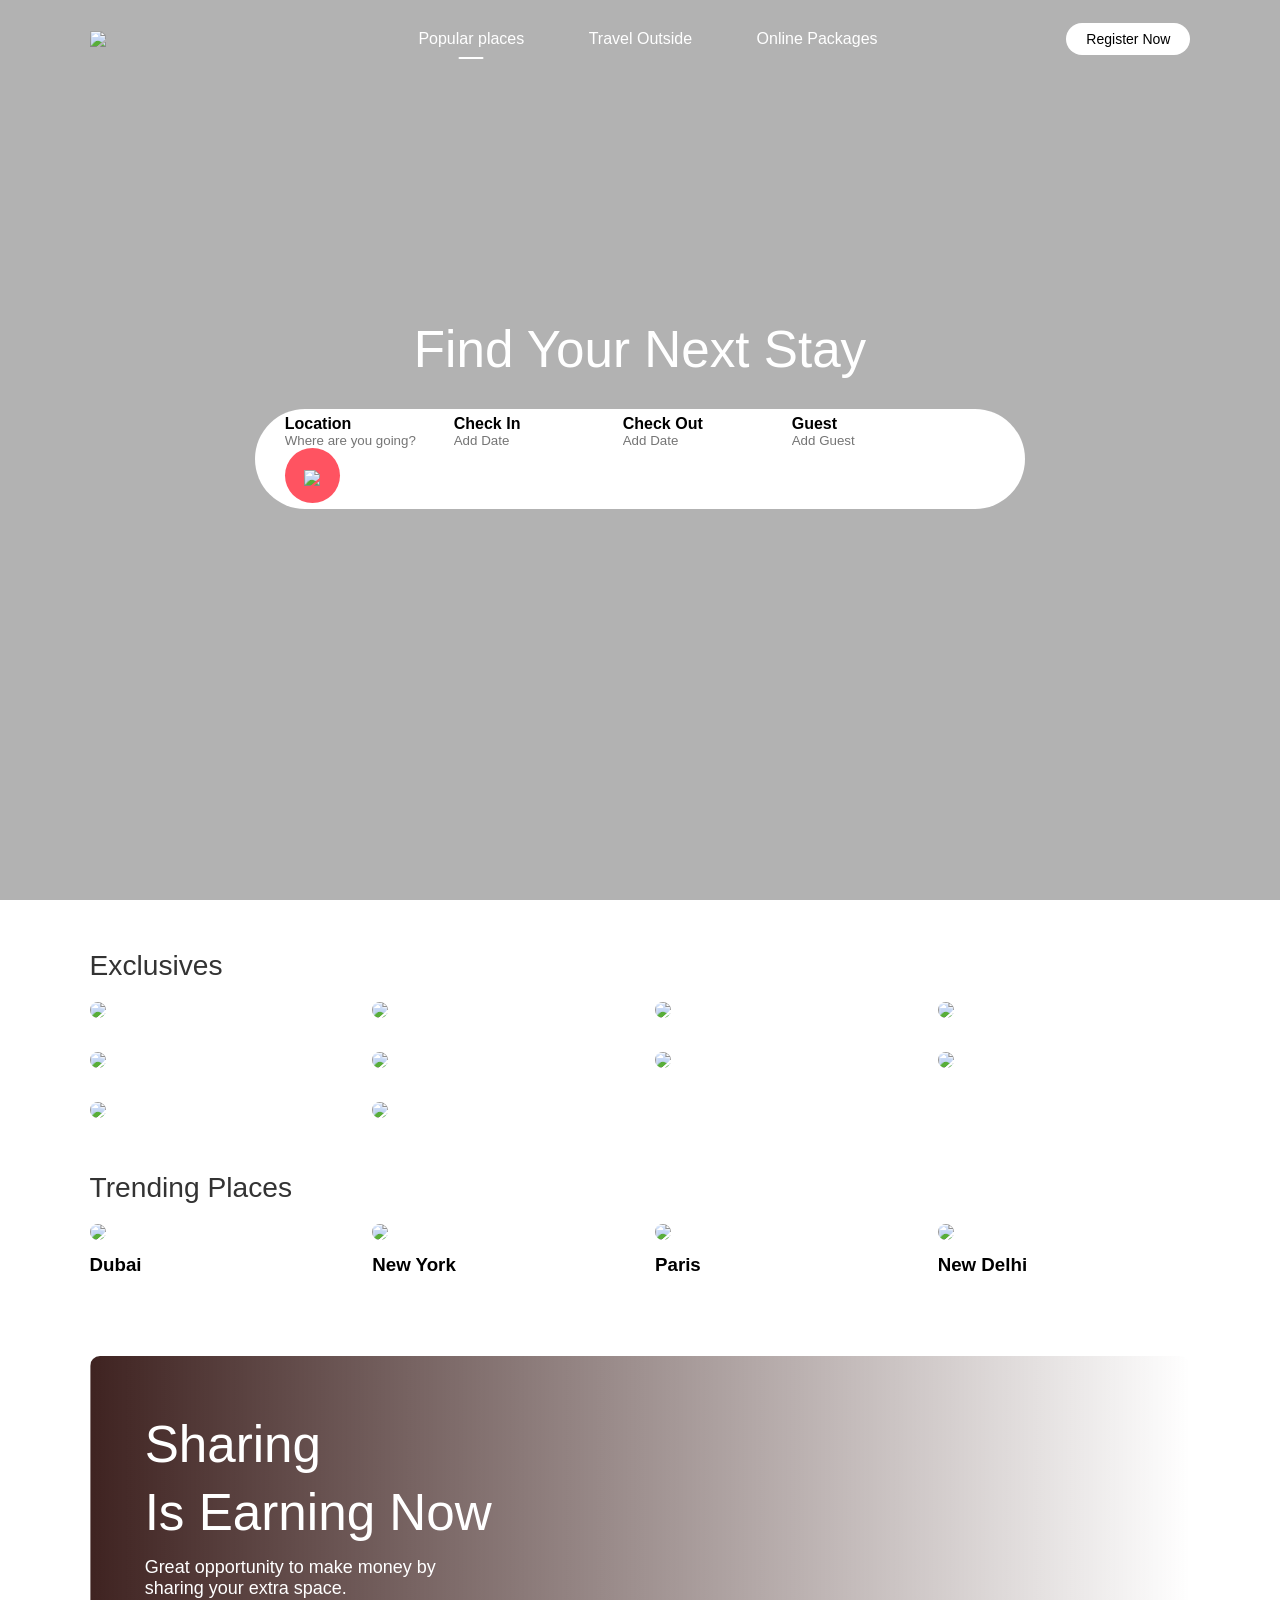
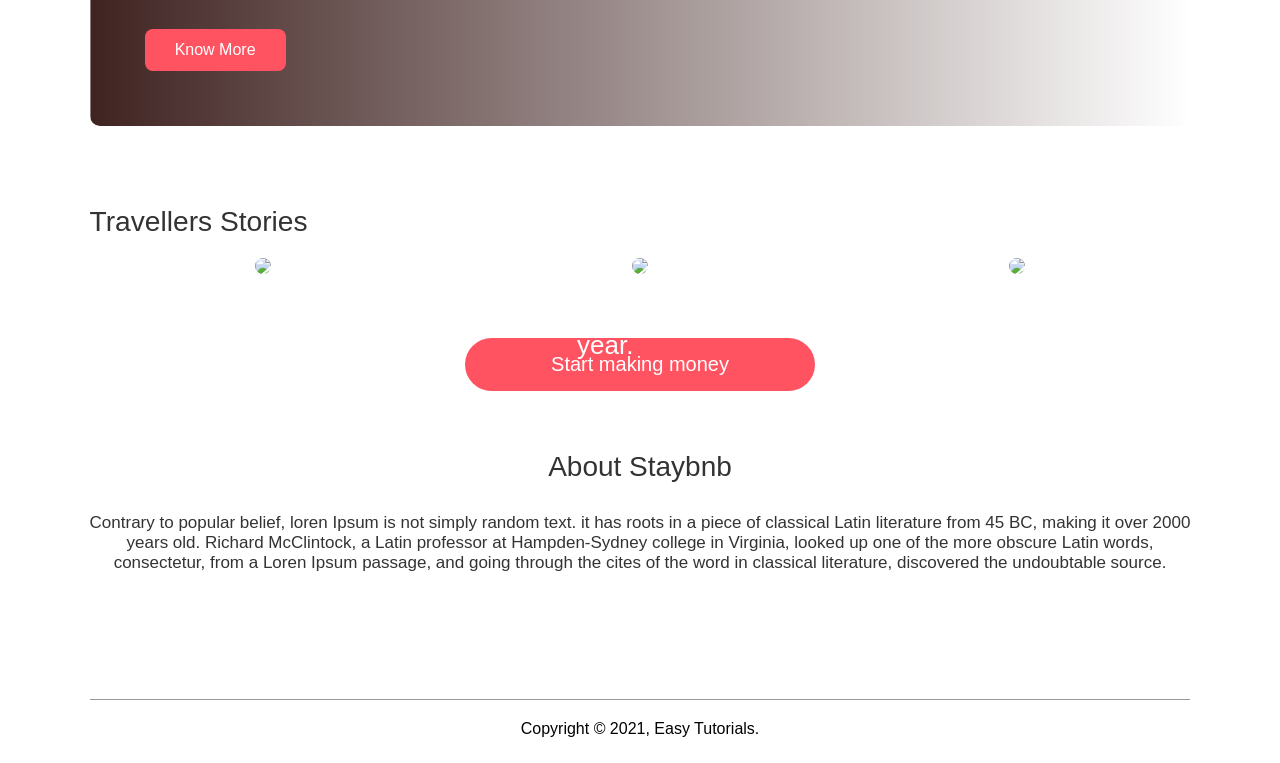
==== index.html @ ac8d3503 "Add files via upload" ====
<!DOCTYPE html>
<html lang="en">
<head>
    <meta charset="UTF-8">
    <meta name="viewport" content="width=device-width, initial-scale=1.0">
    <title>Staybnb - EASY TUTUORIALS</title>
    <link rel="stylesheet" href="style.css">
    <script src="https://kit.fontawesome.com/2e1a046806.js" crossorigin="anonymous"></script>
</head>
<body>

    <div class="header">
        <nav id="navBar">
             <img src="images/logo.png" class="logo">
            <ul class="nav-links">
                <li><a href="house.html" class="active">Popular places</a></li>
                <li><a href="#">Travel Outside</a></li>
                <li><a href="listing.html">Online Packages</a></li>
            </ul>
            <a href="#" class="register-btn"> Register Now</a>
            <i class="fa-solid fa-bars" onclick="togglebtn()"></i>
        </nav>
        <div class="container">
            <h1>Find Your Next Stay</h1>
            <div class="search-bar">
                <form>
                    <div>
                       <label class="location-input">Location</label> 
                       <input type="text" placeholder="Where are you going?">
                    </div>

                    <div>
                        <label>Check In</label> 
                        <input type="text" placeholder="Add Date">
                     </div>

                     <div>
                        <label>Check Out</label> 
                        <input type="text" placeholder="Add Date">
                     </div>

                     <div>
                        <label>Guest</label> 
                        <input type="text" placeholder="Add Guest">
                     </div>
                     <button type="submit"><img src="images/search.png"></button>
                </form>
            </div>
        </div>
    </div>
    <div class="container">
        <h2 class="sub-title">Exclusives</h2>
        <div class="exclusives">
            <div>
                <img src="images/image-1.png">
                <span>
                    <h3>London</h3>
                    <p>Starts @ $250</p>
                </span>
            </div>

            <div>
                <img src="images/image-2.png">
                <span>
                    <h3>Switzerland</h3>
                    <p>Starts @ $250</p>
                </span>
            </div>

            <div>
                <img src="images/image-3.png">
                <span>
                    <h3>Australia</h3>
                    <p>Starts @ $250</p>
                </span>
            </div>

            <div>
                <img src="images/image-4.png">
                <span>
                    <h3>France</h3>
                    <p>Starts @ $250</p>
                </span>
            </div>

            <div>
                <img src="images/image-5.png">
                <span>
                    <h3>Amsterdam</h3>
                    <p>Starts @ $250</p>
                </span>
            </div>

            <div>
                <img src="images/image-6.png">
                <span>
                    <h3>Netherlands</h3>
                    <p>Starts @ $250</p>
                </span>
            </div>

            <div>
                <img src="images/image-7.png">
                <span>
                    <h3>New York</h3>
                    <p>Starts @ $250</p>
                </span>
            </div>

            <div>
                <img src="images/image-8.png">
                <span>
                    <h3>Chicago</h3>
                    <p>Starts @ $250</p>
                </span>
            </div>

            <div>
                <img src="images/image-9.png">
                <span>
                    <h3>San Francisco</h3>
                    <p>Starts @ $250</p>
                </span>
            </div>

            <div>
                <img src="images/image-10.png">
                <span>
                    <h3>Shangai</h3>
                    <p>Starts @ $250</p>
                </span>
            </div>
        </div>

        <h2 class="sub-title">Trending Places</h2>
        <div class="trending">
            <div>
                <img src="images/dubai.png">
                <h3>Dubai</h3>
            </div>

            <div>
                <img src="images/new-york.png">
                <h3>New York</h3>
            </div>

            <div>
                <img src="images/paris.png">
                <h3>Paris</h3>
            </div>

            <div>
                <img src="images/new-delhi.png">
                <h3>New Delhi</h3>
            </div>

        </div>

        <div class="cta">
            <h3>Sharing <br> Is Earning Now</h3>
            <p>Great opportunity to make money by <br> sharing your extra space.</p>
            <a href="#" class="cta-btn">Know More</a>
        </div>

        <h2 class="sub-title">Travellers Stories</h2>
        <div class="stories">
            <div>
                <img src="images/story-1.png">
                <p>Popular European Countries with a budget of just $10,000</p>
            </div>

            <div>
                <img src="images/story-2.png">
                <p>Traveled more then 100 Countries in less the a year.</p>
            </div>

            <div>
                <img src="images/story-3.png">
                <p>Best exprience you get while traveling to Thailand.</p>
            </div>

        </div>
        <a href="#" class="start-btn">Start making money</a>

        <div class="about-msg">
            <h2>About Staybnb</h2>
            <p>Contrary to popular belief, loren Ipsum is not simply random text. it has roots
            in a piece of classical Latin literature from 45 BC, making it over 2000 years
            old. Richard McClintock, a Latin professor at Hampden-Sydney college in Virginia,
            looked up one of the more obscure Latin words, consectetur, from a Loren Ipsum
            passage, and going through the cites of the word in classical literature,
            discovered the undoubtable source.
            </p>
        </div>
        <div class="footer">
            <a href="https://facebook.com/" target="_blank"><i class="fa-brands fa-square-facebook"></i></a>
            <a href="https://youtube.com/" target="_blank"><i class="fa-brands fa-youtube"></i></a>
            <a href="https://twitter.com/" target="_blank"><i class="fa-brands fa-twitter"></i></a>
            <a href="https://linkedin.com/" target="_blank"><i class="fa-brands fa-linkedin"></i></a>
            <a href="https://instagram.com/" target="_blank"><i class="fa-brands fa-instagram"></i></a>
            <hr>
            <p>Copyright © 2021, Easy Tutorials.</p>
        </div>
         
    </div>
    <script>
        var navBar = document.getElementById("navBar");
        function togglebtn(){
            navBar.classList.toggle("hidemenu")
        }
    </script>
</body>
</html>
---- style.css ----
*{
    margin: 0;
    padding: 0;
    box-sizing: border-box;
    font-family: 'poppins', sans-serif;
}

.header {
    min-height: 100vh;
    width: 100%;
    background-image: linear-gradient(rgba(0,0,0,0.3),rgba(0,0,0,0.3)),url(images/banner.png);
    background-size: cover;
    background-position: center;
}

nav {
    display: flex;
    align-items: center;
    justify-content: space-between;
    padding: 20px 7%;
}

.logo{
    width: 140px;
    cursor: pointer;
}

.nav-links li{
    list-style: none;
    display: inline-block;
    margin: 10px 30px;
}

.nav-links a {
    text-decoration: none;
    color: #fff;
} 

.register-btn {
    background: #fff;
    color: #000;
    padding: 8px 20px;
    border-radius: 20px;
    text-decoration: none;
    font-size: 14px;
}

.container {
    padding: 0 7%;
}

.header h1{
    font-size: 4vw;
    font-weight: 500;
    color: #fff;
    text-align: center;
    padding-top: 22%;

}

.search-bar {
    background: #fff;
    width: 70%;
    margin: 30px auto;
    padding: 6px 10px 6px 30px;
    border-radius: 50px;
}

.search-bar form {
    display: flex;
    align-items: center;
    flex-wrap: wrap;
}

.search-bar form input {
    display: block;
    border: 0;
    outline: none;
    background: transparent;
}

.search-bar form button{
    background: #ff5361;
    width: 55px;
    height: 55px;
    border-radius: 50%;
    border: 0;
    outline: none;
    cursor: pointer;
}

.search-bar form button img {
    width: 15px;
    margin-top: 7px;
}

.location-input{
    flex: 1;
}

.search-bar form label {
    font-weight: 600;
}


/*--------exclusives----*/
.sub-title{
    margin: 50px 0 20px;
    font-size: 2.2vw;
    font-weight: 500;
    color: #333;
}

.exclusives{
    display: grid;
    grid-template-columns: repeat(auto-fit, minmax(200px,1fr));
    gap: 30px;
}

.exclusives img {
    width: 100%;
    border-radius: 10px;
}

.exclusives div {
    position: relative;
}

.exclusives span {
    position: absolute;
    top: 50%;
    left: 50%;
    transform: translate(-50%,-50%);
    text-align: center;
    color: #fff;
}


/*--------Trending Places------*/
.trending{
    display: grid;
    grid-template-columns: repeat(auto-fit, minmax(200px,1fr));
    gap: 30px;
    margin-bottom: 30px;
}

.trending img {
    width: 100%;
    border-radius: 10px;
}

.trending h3 {
    font-weight: 600;
    margin-top: 10px;
}


/*--------call to action----*/
.cta {
    margin: 80px 0;
    background-image: linear-gradient(to right, #3f2321, transparent),url(images/banner-2.png);
    background-size: cover;
    background-position: center;
    border-radius: 10px;
    padding: 5%;
    color: #fff;
}

.cta h3 {
    font-size: 4vw;
    line-height: 5.3vw;
    font-weight: 500;
}

.cta p {
    font-size: 18px;
    margin: 10px 0;
}

.cta-btn {
    background: #ff5361;
    color: #fff;
    text-decoration: none;
    padding: 12px 30px;
    border-radius: 8px;
    margin-top: 20px;
    display: inline-block;
}

/*------Travellers Stories-----*/
.stories{
    display: grid;
    grid-template-columns: repeat(auto-fit, minmax(200px,1fr));
    gap: 30px;
    margin-bottom: 30px;
}

.stories div img {
    width: 100%;
    border-radius: 10px;
}

.stories div {
    position: relative;
    text-align: center;
}

.stories p {
    width: 80%;
    position: absolute;
    top: 50%;
  /*---  left: 50%;---*/
    transform: translate(-50,-50);
    color: #fff;
    font-size: 26px;
}

.start-btn{
    width: 80%;
    max-width: 350px;
    background: #ff5361;
    color: #fff;
    text-decoration: none;
    padding: 15px;
    border-radius: 30px;
    margin: 60px auto;
    display: block;
    text-align: center;
    font-size: 20px;
}

 /*------------  about-msg--------------*/

 .about-msg{
    text-align: center;
    margin: 8px 0;
    color: #333;
    font-size: 17px;
 }

 .about-msg h2{
    font-size: 28px;
    margin-bottom: 30px;
    font-weight: 500;
 }

 /*----------footer-------*/
 .footer {
    margin: 80px 0 10px;
    text-align: center;
 }

 .footer a {
    text-decoration: none;
    color: #999;
    font-size: 22px;
    margin: 0 10px;
 }

 .footer hr {
    background: #999;
    height: 1px;
    width: 100%;
    border: 0;
    margin: 20px 0;
 }

 .footer p {
    padding-bottom: 15px;
 }

 .active {
    position: relative;
 }

 .active::after{
    content: '';
    background: #fff;
    width: 25px;
    height: 2px;
    position: absolute;
    position: absolute;
    left: 50%;
    transform: translate(-50%);
    bottom: -12px;
    border-radius: 2px;
 }

 nav .fa-bars{
    display: none;
 }

 /*------for small screen devices-----*/
@media only screen and (max-width: 700px){
    .logo{
        position: fixed;
        top: 4%;
        left: 7%;
    }

    nav {
        position: fixed;
        top: 0;
        z-index: 100;
        display: inline-block;
        width: 100%;
        padding: 100px 7px 0;
        background: #000;
        text-align: right;
        max-height: 100px;
        overflow: hidden;
        transition: max-height 0.5s;
    }

    nav .nav-links li{
        margin: 10px 0;
        display: block;
    }

    .register-btn{
        margin: 15px 0 30px;
        display: inline-block;

    }

    nav .fa-bars{
        display: block;
        position: fixed;
        top: 4%;
        right: 7%;
        color: #fff;
        font-size: 28px;

    }

    .active::after{
        left: -40px;
        transform: translate(0, 50%);
        bottom: 50%;
     }

     .hidemenu{
        max-height: 300px;
     }

     .header h1 {
        padding-top: 200px;
        font-size: 7vw;
     }

     .search-bar {
        width: 90%;
        margin: 30px auto;
        padding: 20px 20px 30px;
        border-radius: 5px;
        position: relative;
     }

     .search-bar form {
        display: block;
     }

     .search-bar form  input {
        border-bottom: 1px solid #ddd;
        width: 10%;
        margin-bottom: 20px;
        margin-top: 10px;
        padding-bottom: 10px;
     }

     .search-bar form button {
        position: absolute;
        bottom: 0;
        left: 50%;
        transform: translate(-50%, 50%);
     }

     .sub-title {
        font-size: 6vw;
     }

     .cta {
        padding: 15% 5%;
     }

     .cta h3 {
        font-size: 7vw;
        line-height: 8vw;
     }

     .cta p {
        font-size: 14px;
     }

     .cta-btn {
        padding: 6px 15px;
        border-radius: 4px;
        margin-top: 10px;
        font-size: 14px;
     }

     .stories p {
        font-size: 22px;
     }

     .about-msg {
        font-size: 15px;
     }
}

/*-------listing page------*/

.navbar-white{
    background: #fff;
    box-shadow: 0 5px 10px rgba(0, 0, 0, 0.05);
}

.navbar-white .nav-links li a {
  color: #000;
} 

.navbar-white .register-btn {
    background: #ff5361;
    color: #fff;
}

nav.navbar-white .fa-bars{
    color: #000;
}

.navbar-white .active::after {
    background: #ff5361;
}

.list-container{
    margin-top: 50px;
    display: flex;
    flex-wrap: wrap;
    justify-content: space-between;
}

.left-col{
    flex-basis: 70%;
}

.right-col {
    flex-basis: 25%;
}

.left-col h1 {
    color: #333;
    font-weight: 600;
    margin-bottom: 30px;
}

.house {
    display: flex;
    justify-content: space-between;
    flex-wrap: wrap;
    padding: 30px 0;
    border-top: 1px solid #ccc;
}

.house-img {
   flex-basis: 40%;
}

.house-info {
    flex-basis: 58%;
    color: #555;
}

.house-img img {
    width: 100%;
    border-radius: 12px;
}

.house-info h3 {
    font-weight: 600;
    color: #333;
    font-size: 22px;
    margin: 4px 0;
}

.house-info i {
    color: #ff5361;
    font-size: 18px;
    margin: 10px 1px;
}

.house-price {
    text-align: right;
}

.house-price h4 {
    font-size: 20px;
}

.house-price h4  span {
    font-size: 16px;
    font-weight: 500;
}

.sidebar {
    border: 1px solid #999;
    padding: 20px 30px;
    margin-top: 30px;
}

.sidebar h2 {
    font-weight: 500;
}

.sidebar h3 {
    font-weight: 500;
    margin: 20px 0 10px;
}

.filter {
    display: flex;
    align-items: center;
    color: #555;
    margin-bottom: 10px;
}

.filter p {
    flex: 1;
}

.filter input {
    margin-right: 15px;
    cursor: pointer;
}

.sidebar-link {
    text-align: right;
    margin: 20px 0;
}

.sidebar-link a {
    text-decoration: none;
}

.pagination {
    display: flex;
    align-items: center;
    justify-content: center;
    margin: 40px 0;
}

.pagination img {
    width: 15px;
    margin: 10px 20px;
}

.right-arrow {
    transform: rotate(180deg);
}

.pagination span {
    margin: 10px 8px;
    width: 40px;
    height: 40px;
    line-height: 40px;
    text-align: center;
    border-radius: 50%;
    cursor: pointer;
}

.pagination .current {
    background: #333;
    color: #fff;
}


/*------small screen for listing page----*/

@media only screen and (max-width: 700px){
    .list-container{
        margin-top: 150px;
    }

    .left-col, .right-col, .house-img, .house-info{
        flex-basis: 100%;
    }

    .left-col h1 {
        font-size: 22px;
    }

    .house-info h3{
        font-size: 18px;
    }

    .house-info i{
        font-size: 16px;
    }
    .pagination span {
        margin: 10px 2px;
        width: 30px;
        height: 30px;
        line-height: 30px;
        font-size: 12px;
    }
}


/*------house details page-----*/

.house-details {
    padding: 0 12%;
}

.house-title {
    margin-top: 50px;
}

.house-title h1 {
    font-weight: 600;
}

.house-title .row {
    display: flex;
    flex-wrap: wrap;
    align-items: center;
    margin: 10px 0;
}

.house-title span {
    margin: 0 20px;
}

.house-title i {
    color: #ff5361;
    font-size: 14px;
}

.gallery {
    display: grid;
    gap: 10px;
    grid-template-areas: 'first first . .' 'first first . .';
}

.gallery div img {
    width: 100%;
    display: block;
    border-radius: 10px;
    margin: 20px 0;
}

.gallery-img-1 {
    grid-area: first;
}

.small-details {
    font-weight: 500; 
}

.small-details h4{
    text-align: right;
    font-size: 22px;
}

.line {
    border: 0;
    height: 1px;
    background: #ccc;
    width: 100%;
    max-width: 800px;
    margin: 20px 0 50px;
}
.check-form{
    margin: 30px 0;
    background: #fff;
    box-shadow: 0 0 30px rgba(0, 0, 0, 0.3);
    border-radius: 8px;
    display: flex;
    flex-wrap: wrap;
    align-items: center;
    padding: 10px 50px;
}

.check-form label{
    display: block;
}

.check-form div {
    padding: 20px;
}

.check-form input {
    background: transparent;
    border: 0;
    outline: none;
}

.check-form button {
    background: #ff5361;
    border: 0;
    outline: none;
    color: #fff;
    padding: 18px;
    width: 350px;
    border-radius: 8px;
    font-size: 15px;
}

.guest-field {
    flex: 1;
}

.details-list{
    list-style: none;
    margin: 50px 0;
}

.details-list li {
    margin-left: 50px;
    font-size: 20px;
    font-weight: 500;
    margin-bottom: 20px;
    color: #555;
    position: relative;
}

.details-list li span {
    display: block;
    font-size: 16px;
    font-weight: 400;
}

.details-list li i {
    position: absolute;
    top: 5px;
    left: -40px;
}

.home-desc {
    max-width: 700px;
    margin-bottom: 30px;
}

.map {
    margin: 50px 0;
}

.map iframe {
    width: 100%;
    margin-bottom: 30px;
}

.map h3 {
    font-size: 26px;
    font-weight: 500;
    margin-bottom: 30px;
}

.map b {
    display: block;
    margin-bottom: 16px;
}
.host{
    display: flex;
    align-items: center;
}

.host img {
    width: 80px;
    border-radius: 50%;
    margin-right: 30px;
}

.host h2 {
    margin-bottom: 10px;
    font-weight: 500;
}

.host i {
    color: #ff5361;
}

.contact-host{
    display: inline-block;
    margin: 40px 0 40px 120px;
    text-decoration: none;
    color: #555;
    padding: 15px 50px;
    border: 1px solid #ff5361;
    border-radius: 8px;
}
/*------small screen for house details page----*/
@media only screen and (max-width: 700px){
    .house-details{
        margin-top: 150px;
    }

    .row p{
        margin-top: 10px; 
    }
    .gallery{
        grid-template-areas: 'first first' '. .' '. .';
    }

    .small-details h2{
        font-size: 20px;
        margin-left: 24px;
    }
    .small-details h4{
        text-align: left;
        margin: 10px 0;
        font-size: 18px;
    }
    .check-form{
        padding: 10px 30px;

    }
    .check-form div {
        padding: 20px 0;
        width: 100%;
    }
    .check-form input{
        border-bottom: 1px solid #ccc;
        width: 100%;
        padding-bottom: 5px;
    }
    .check-form button {
        font-size: 14px;
        margin-top: 10px;
        margin-bottom: 15px;
        border-radius: 4px;
    }
    .host{
        display: block;
        line-height: 28px;
    }
    .contact-host{
        margin: 40px 0;
    }
}
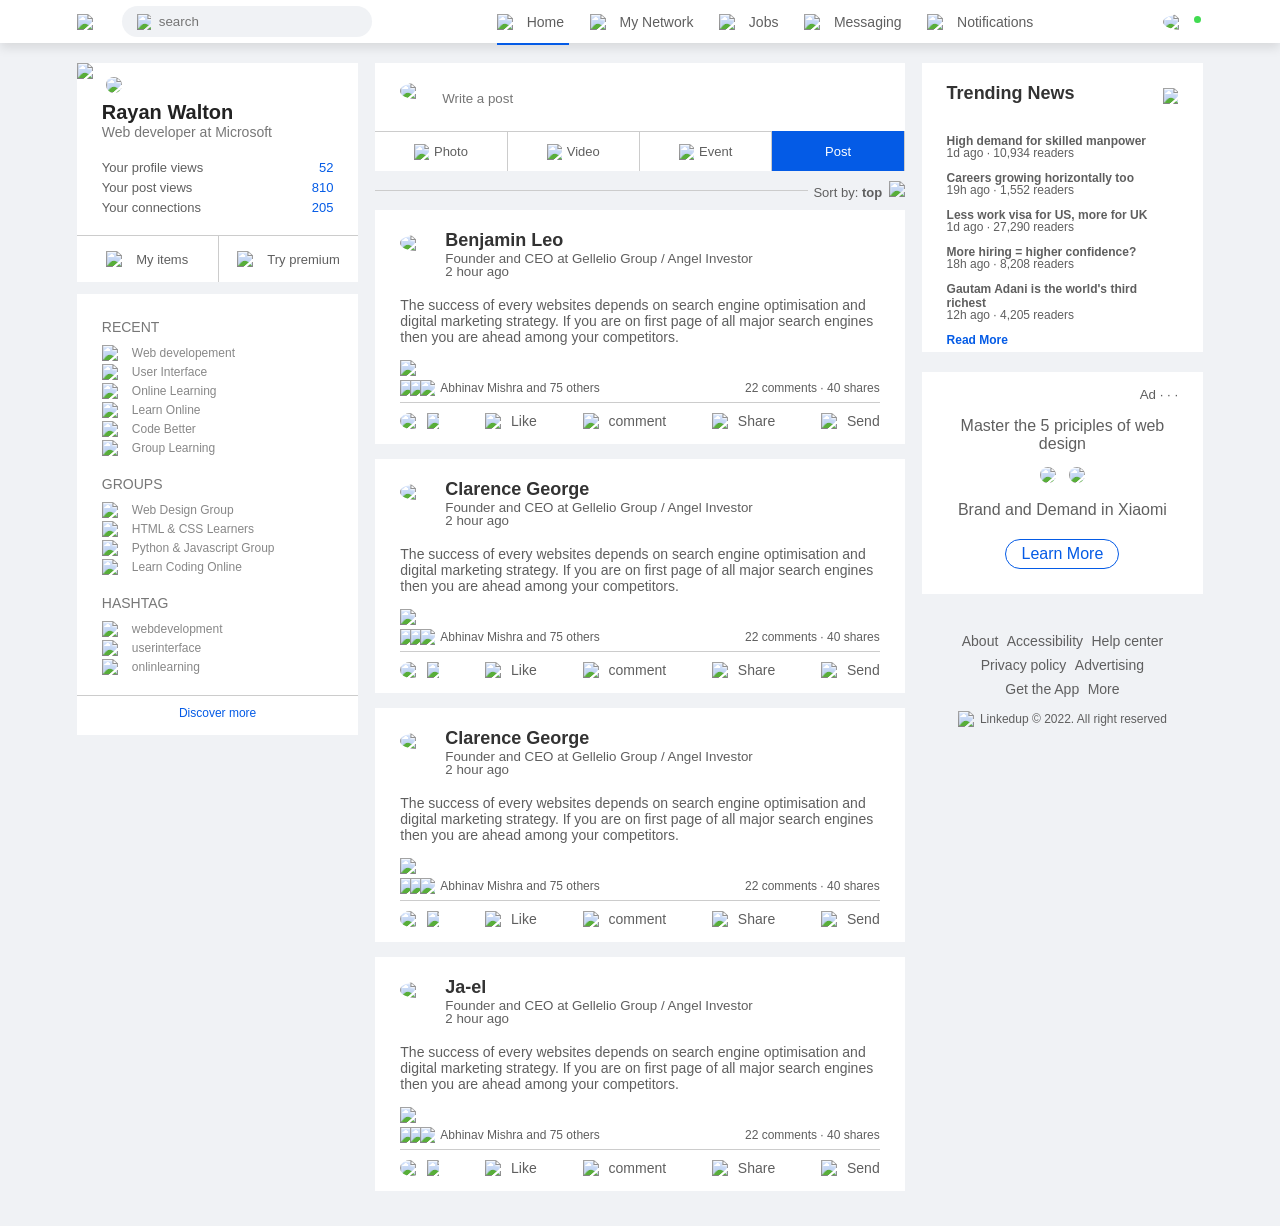
==== commit 8e10d144: "Add files via upload" ====
--- a/index.html
+++ b/index.html
@@ -3,211 +3,429 @@
 <head>
     <meta charset="UTF-8">
     <meta name="viewport" content="width=device-width, initial-scale=1.0">
-    <title>Staybnb - EASY TUTUORIALS</title>
+    <title>Social Media Website Design - Easy Tutorial</title>
     <link rel="stylesheet" href="style.css">
-    <script src="https://kit.fontawesome.com/2e1a046806.js" crossorigin="anonymous"></script>
 </head>
 <body>
-
-    <div class="header">
-        <nav id="navBar">
-             <img src="images/logo.png" class="logo">
-            <ul class="nav-links">
-                <li><a href="house.html" class="active">Popular places</a></li>
-                <li><a href="#">Travel Outside</a></li>
-                <li><a href="listing.html">Online Packages</a></li>
+<nav>
+    <div class="nav-bar">
+        <div class="navbar-left">
+          <a href="index.html" class="logo"><img src="images/logo.png" ></a>
+          <div class="search-box"> 
+            <img src="images/search.png">
+            <input type="text" placeholder="search">
+          </div>
+
+        </div>
+        <div class="navbar-center">
+            <ul>
+            <li><a href="#" class="active-link" ><img src="images/home.png"><span>Home</span></a></li>
+            <li><a href="#"><img src="images/network.png"><span>My Network</span></a></li>
+            <li><a href="#"><img src="images/jobs.png"><span>Jobs</span></a></li>
+            <li><a href="#"><img src="images/message.png"><span>Messaging</span></a></li>
+            <li><a href="#"><img src="images/notification.png"><span>Notifications</span></a></li>
             </ul>
-            <a href="#" class="register-btn"> Register Now</a>
-            <i class="fa-solid fa-bars" onclick="togglebtn()"></i>
-        </nav>
-        <div class="container">
-            <h1>Find Your Next Stay</h1>
-            <div class="search-bar">
-                <form>
-                    <div>
-                       <label class="location-input">Location</label> 
-                       <input type="text" placeholder="Where are you going?">
-                    </div>
-
-                    <div>
-                        <label>Check In</label> 
-                        <input type="text" placeholder="Add Date">
-                     </div>
-
-                     <div>
-                        <label>Check Out</label> 
-                        <input type="text" placeholder="Add Date">
-                     </div>
-
-                     <div>
-                        <label>Guest</label> 
-                        <input type="text" placeholder="Add Guest">
-                     </div>
-                     <button type="submit"><img src="images/search.png"></button>
-                </form>
-            </div>
+        </div>
+        <div class="navbar-right">
+        <div class="online">
+            <img src="images/user-1.png" class="nav-profile-img" onclick="toggleMenu()"></div>
+        </div>
+        <!--profile-drop-down- menu---->
+
+    <div class="profile-menu-wrap" id="profileMenu">
+        <div class="profile-menu">
+            <div class="user-info">
+                <img src="images/user-1.png" >
+                <div>
+                    <h3>Rayan Walton</h3>
+                    <a href="profile.html">See your profile</a>
+                </div>
+            </div>
+            <hr>
+            <a href="#" class="profile-menu-link">
+                <img src="images/feedback.png">
+                <p>Give Feedback</p>
+                <span>></span>
+            </a>
+
+            <a href="#" class="profile-menu-link">
+                <img src="images/setting.png">
+                <p>Settings & Privacy</p>
+                <span>></span>
+            </a>
+
+            <a href="#" class="profile-menu-link">
+                <img src="images/help.png">
+                <p>Help & Support</p>
+                <span>></span>
+            </a>
+
+            <a href="#" class="profile-menu-link">
+                <img src="images/display.png">
+                <p>Display & Accessibility</p>
+                <span>></span>
+            </a>
+
+            <a href="#" class="profile-menu-link">
+                <img src="images/logout.png">
+                <p>Logout</p>
+                <span>></span>
+            </a>
+    
+
+            
         </div>
     </div>
-    <div class="container">
-        <h2 class="sub-title">Exclusives</h2>
-        <div class="exclusives">
+
+    </div>
+
+    
+</nav>
+
+   <!----------navbar close-------->
+
+   <div class="container">
+    <!-------left-sidebar-------->
+    <div class="left-sidebar">
+        <div class="sidebar-profile-box">
+            <img src="images/cover-pic.png" width="100%">
+            <div class="sidebar-profile-info">
+                <img src="images/user-1.png" >
+                <h1>Rayan Walton</h1>
+                <h3>Web developer at Microsoft</h3>
+                <ul>
+                    <li>Your profile views <span>52</span></li>
+                    <li>Your post views <span>810</span></li>
+                    <li>Your connections <span>205</span></li>
+                </ul>
+            </div>
+            <div class="sidebar-profile-link">
+                <a href="#"> <img src="images/items.png" > My items</a>
+                <a href="#"> <img src="images/premium.png" > Try premium</a>
+            </div>
+        </div>
+        <div class="sidebar-activity" id="sidebarActivity">
+            <h3>RECENT</h3>
+            <a href="#"> <img src="images/recent.png" >Web developement</a>
+            <a href="#"> <img src="images/recent.png" >User Interface</a>
+            <a href="#"> <img src="images/recent.png" >Online Learning</a>
+            <a href="#"> <img src="images/recent.png" >Learn Online</a>
+            <a href="#"> <img src="images/recent.png" >Code Better</a>
+            <a href="#"> <img src="images/recent.png" >Group Learning</a>
+            <h3>GROUPS</h3>
+            <a href="#"> <img src="images/group.png" >Web Design Group</a>
+            <a href="#"> <img src="images/group.png" >HTML & CSS Learners</a>
+            <a href="#"> <img src="images/group.png" >Python & Javascript Group</a>
+            <a href="#"> <img src="images/group.png" >Learn Coding Online</a>
+            <h3>HASHTAG</h3>
+            <a href="#"> <img src="images/hashtag.png" >webdevelopment</a>
+            <a href="#"> <img src="images/hashtag.png" >userinterface</a>
+            <a href="#"> <img src="images/hashtag.png" >onlinlearning</a>
+            <div class="discover-more-link">
+                <a href="#">Discover more</a>
+            </div>
+        </div>
+
+        <div>
+            <p id="showMoreLink" onclick="toggleActivity()">Show more <b>+</b></p>
+        </div>
+    </div>
+
+    <!------------main-content----->
+    <div class="main-content">
+
+        <div class="create-post">
+            <div class="create-post-input">
+                <img src="images/user-1.png" >
+                <textarea rows="2" placeholder="Write a post"></textarea>
+            </div>
+            <div class="create-post-links">
+                <li><img src="images/photo.png" >Photo</li>
+                <li><img src="images/video.png" >Video</li>
+                <li><img src="images/event.png" >Event</li>
+                <li>Post</li>
+            </div>
+
+        </div>
+        <div class="sort-by">
+            <hr>
+            <p>Sort by: <span>top <img src="images/down-arrow.png" ></span></p>
+       </div>
+
+       <div class="post">
+        <div class="post-author">
+            <img src="images/user-1.png">
             <div>
-                <img src="images/image-1.png">
-                <span>
-                    <h3>London</h3>
-                    <p>Starts @ $250</p>
-                </span>
-            </div>
-
+                <h1>Benjamin Leo</h1>
+                <small>Founder and CEO at Gellelio Group / Angel Investor</small>
+                <small>2 hour ago</small>
+            </div>
+        </div>
+        <p>The success of every websites depends on search engine optimisation and
+             digital marketing strategy. If you are on first page of all major search engines
+             then you are ahead among your competitors.</p>
+             <img src="images/post-image-1.png" width="100%">
+
+             <div class="post-stats">
+                <div>
+                    <img src="images/thumbsup.png" >
+                    <img src="images/love.png" >
+                    <img src="images/clap.png" >
+                    <span class="liked-user">Abhinav Mishra and 75 others</span>
+                </div>
+                <div>
+                    <span>22 comments &middot; 40 shares</span>
+                </div>
+             </div>
+             <div class="post-activity">
+                <div>
+                    <img src="images/user-1.png" class="post-activity-user-icon">
+                    <img src="images/down-arrow.png" class="post-activity-arrow-icon">
+                </div>
+                <div class="post-activity-link">
+                    <img src="images/like.png" >
+                    <span>Like</span>
+                </div>
+                <div class="post-activity-link">
+                    <img src="images/comment.png" >
+                    <span>comment</span>
+                </div>
+                <div class="post-activity-link">
+                    <img src="images/share.png" >
+                    <span>Share</span>
+                </div>
+                <div class="post-activity-link">
+                    <img src="images/send.png" >
+                    <span>Send</span>
+                </div>
+             </div>
+       </div>
+
+       <div class="post">
+        <div class="post-author">
+            <img src="images/user-4.png">
             <div>
-                <img src="images/image-2.png">
-                <span>
-                    <h3>Switzerland</h3>
-                    <p>Starts @ $250</p>
-                </span>
-            </div>
-
+                <h1>Clarence George</h1>
+                <small>Founder and CEO at Gellelio Group / Angel Investor</small>
+                <small>2 hour ago</small>
+            </div>
+        </div>
+        <p>The success of every websites depends on search engine optimisation and
+             digital marketing strategy. If you are on first page of all major search engines
+             then you are ahead among your competitors.</p>
+             <img src="images/post-image-2.png" width="100%">
+
+             <div class="post-stats">
+                <div>
+                    <img src="images/thumbsup.png" >
+                    <img src="images/love.png" >
+                    <img src="images/clap.png" >
+                    <span class="liked-user">Abhinav Mishra and 75 others</span>
+                </div>
+                <div>
+                    <span>22 comments &middot; 40 shares</span>
+                </div>
+             </div>
+             <div class="post-activity">
+                <div>
+                    <img src="images/user-1.png" class="post-activity-user-icon">
+                    <img src="images/down-arrow.png" class="post-activity-arrow-icon">
+                </div>
+                <div class="post-activity-link">
+                    <img src="images/like.png" >
+                    <span>Like</span>
+                </div>
+                <div class="post-activity-link">
+                    <img src="images/comment.png" >
+                    <span>comment</span>
+                </div>
+                <div class="post-activity-link">
+                    <img src="images/share.png" >
+                    <span>Share</span>
+                </div>
+                <div class="post-activity-link">
+                    <img src="images/send.png" >
+                    <span>Send</span>
+                </div>
+             </div>
+       </div>
+
+       <div class="post">
+        <div class="post-author">
+            <img src="images/user-4.png">
             <div>
-                <img src="images/image-3.png">
-                <span>
-                    <h3>Australia</h3>
-                    <p>Starts @ $250</p>
-                </span>
-            </div>
-
+                <h1>Clarence George</h1>
+                <small>Founder and CEO at Gellelio Group / Angel Investor</small>
+                <small>2 hour ago</small>
+            </div>
+        </div>
+        <p>The success of every websites depends on search engine optimisation and
+             digital marketing strategy. If you are on first page of all major search engines
+             then you are ahead among your competitors.</p>
+             <img src="images/post-image-3.png" width="100%">
+
+             <div class="post-stats">
+                <div>
+                    <img src="images/thumbsup.png" >
+                    <img src="images/love.png" >
+                    <img src="images/clap.png" >
+                    <span class="liked-user">Abhinav Mishra and 75 others</span>
+                </div>
+                <div>
+                    <span>22 comments &middot; 40 shares</span>
+                </div>
+             </div>
+             <div class="post-activity">
+                <div>
+                    <img src="images/user-1.png" class="post-activity-user-icon">
+                    <img src="images/down-arrow.png" class="post-activity-arrow-icon">
+                </div>
+                <div class="post-activity-link">
+                    <img src="images/like.png" >
+                    <span>Like</span>
+                </div>
+                <div class="post-activity-link">
+                    <img src="images/comment.png" >
+                    <span>comment</span>
+                </div>
+                <div class="post-activity-link">
+                    <img src="images/share.png" >
+                    <span>Share</span>
+                </div>
+                <div class="post-activity-link">
+                    <img src="images/send.png" >
+                    <span>Send</span>
+                </div>
+             </div>
+       </div>
+
+       <div class="post">
+        <div class="post-author">
+            <img src="images/user-4.png">
             <div>
-                <img src="images/image-4.png">
-                <span>
-                    <h3>France</h3>
-                    <p>Starts @ $250</p>
-                </span>
-            </div>
-
+                <h1>Ja-el</h1>
+                <small>Founder and CEO at Gellelio Group / Angel Investor</small>
+                <small>2 hour ago</small>
+            </div>
+        </div>
+        <p>The success of every websites depends on search engine optimisation and
+             digital marketing strategy. If you are on first page of all major search engines
+             then you are ahead among your competitors.</p>
+             <img src="images/post-image-4.png" width="100%">
+
+             <div class="post-stats">
+                <div>
+                    <img src="images/thumbsup.png" >
+                    <img src="images/love.png" >
+                    <img src="images/clap.png" >
+                    <span class="liked-user">Abhinav Mishra and 75 others</span>
+                </div>
+                <div>
+                    <span>22 comments &middot; 40 shares</span>
+                </div>
+             </div>
+             <div class="post-activity">
+                <div>
+                    <img src="images/user-1.png" class="post-activity-user-icon">
+                    <img src="images/down-arrow.png" class="post-activity-arrow-icon">
+                </div>
+                <div class="post-activity-link">
+                    <img src="images/like.png" >
+                    <span>Like</span>
+                </div>
+                <div class="post-activity-link">
+                    <img src="images/comment.png" >
+                    <span>comment</span>
+                </div>
+                <div class="post-activity-link">
+                    <img src="images/share.png" >
+                    <span>Share</span>
+                </div>
+                <div class="post-activity-link">
+                    <img src="images/send.png" >
+                    <span>Send</span>
+                </div>
+             </div>
+       </div>
+    </div>
+
+
+
+    <!------right-sidebar----->
+    <div class="right-sidebar">
+        <div class="sidebar-news">
+            <img src="images/more.png" class="info-icon">
+            <h3>Trending News</h3>
+            <a href="#">High demand for skilled manpower</a>
+            <span>1d ago &middot; 10,934 readers</span>
+
+            <a href="#">Careers growing horizontally too</a>
+            <span>19h ago &middot; 1,552 readers</span>
+
+            <a href="#">Less work visa for US, more for UK</a>
+            <span>1d ago &middot; 27,290 readers</span>
+
+            <a href="#">More hiring = higher confidence?</a>
+            <span>18h ago &middot; 8,208 readers</span>
+
+            <a href="#">Gautam Adani is the world's third richest</a>
+            <span>12h ago &middot; 4,205 readers</span>
+
+            <a href="#" class="read-more-link">Read More</a>
+        </div>
+
+        <div class="sidebar-ad">
+            <small>Ad &middot; &middot; &middot;</small>
+            <p>Master the 5 priciples of web design </p>
             <div>
-                <img src="images/image-5.png">
-                <span>
-                    <h3>Amsterdam</h3>
-                    <p>Starts @ $250</p>
-                </span>
-            </div>
-
-            <div>
-                <img src="images/image-6.png">
-                <span>
-                    <h3>Netherlands</h3>
-                    <p>Starts @ $250</p>
-                </span>
-            </div>
-
-            <div>
-                <img src="images/image-7.png">
-                <span>
-                    <h3>New York</h3>
-                    <p>Starts @ $250</p>
-                </span>
-            </div>
-
-            <div>
-                <img src="images/image-8.png">
-                <span>
-                    <h3>Chicago</h3>
-                    <p>Starts @ $250</p>
-                </span>
-            </div>
-
-            <div>
-                <img src="images/image-9.png">
-                <span>
-                    <h3>San Francisco</h3>
-                    <p>Starts @ $250</p>
-                </span>
-            </div>
-
-            <div>
-                <img src="images/image-10.png">
-                <span>
-                    <h3>Shangai</h3>
-                    <p>Starts @ $250</p>
-                </span>
-            </div>
-        </div>
-
-        <h2 class="sub-title">Trending Places</h2>
-        <div class="trending">
-            <div>
-                <img src="images/dubai.png">
-                <h3>Dubai</h3>
-            </div>
-
-            <div>
-                <img src="images/new-york.png">
-                <h3>New York</h3>
-            </div>
-
-            <div>
-                <img src="images/paris.png">
-                <h3>Paris</h3>
-            </div>
-
-            <div>
-                <img src="images/new-delhi.png">
-                <h3>New Delhi</h3>
-            </div>
-
-        </div>
-
-        <div class="cta">
-            <h3>Sharing <br> Is Earning Now</h3>
-            <p>Great opportunity to make money by <br> sharing your extra space.</p>
-            <a href="#" class="cta-btn">Know More</a>
-        </div>
-
-        <h2 class="sub-title">Travellers Stories</h2>
-        <div class="stories">
-            <div>
-                <img src="images/story-1.png">
-                <p>Popular European Countries with a budget of just $10,000</p>
-            </div>
-
-            <div>
-                <img src="images/story-2.png">
-                <p>Traveled more then 100 Countries in less the a year.</p>
-            </div>
-
-            <div>
-                <img src="images/story-3.png">
-                <p>Best exprience you get while traveling to Thailand.</p>
-            </div>
-
-        </div>
-        <a href="#" class="start-btn">Start making money</a>
-
-        <div class="about-msg">
-            <h2>About Staybnb</h2>
-            <p>Contrary to popular belief, loren Ipsum is not simply random text. it has roots
-            in a piece of classical Latin literature from 45 BC, making it over 2000 years
-            old. Richard McClintock, a Latin professor at Hampden-Sydney college in Virginia,
-            looked up one of the more obscure Latin words, consectetur, from a Loren Ipsum
-            passage, and going through the cites of the word in classical literature,
-            discovered the undoubtable source.
-            </p>
-        </div>
-        <div class="footer">
-            <a href="https://facebook.com/" target="_blank"><i class="fa-brands fa-square-facebook"></i></a>
-            <a href="https://youtube.com/" target="_blank"><i class="fa-brands fa-youtube"></i></a>
-            <a href="https://twitter.com/" target="_blank"><i class="fa-brands fa-twitter"></i></a>
-            <a href="https://linkedin.com/" target="_blank"><i class="fa-brands fa-linkedin"></i></a>
-            <a href="https://instagram.com/" target="_blank"><i class="fa-brands fa-instagram"></i></a>
-            <hr>
-            <p>Copyright © 2021, Easy Tutorials.</p>
-        </div>
-         
+                <img src="images/user-1.png" >
+                <img src="images/mi-logo.png" >
+            </div>
+            <b>Brand and Demand in Xiaomi</b>
+           <a href="#" class="ad-link">Learn More</a>
+        </div>
+
+        <div class="sidebar-useful-links">
+            <a href="#">About</a>
+            <a href="#">Accessibility</a>
+            <a href="#">Help center</a>
+            <a href="#">Privacy policy</a>
+            <a href="#">Advertising</a>
+            <a href="#">Get the App</a>
+            <a href="#">More</a>
+
+            <div class="copyright-msg">
+                <img src="images/logo.png" >
+                <p>Linkedup &#169; 2022. All right reserved</p>
+            </div>
+        </div>
     </div>
-    <script>
-        var navBar = document.getElementById("navBar");
-        function togglebtn(){
-            navBar.classList.toggle("hidemenu")
+   </div>
+
+ <script>
+    let profileMenu = document.getElementById("profileMenu");
+
+    function toggleMenu(){
+        profileMenu.classList.toggle("open-menu");
+    } 
+
+ </script>
+
+ <script>
+    let sidebarActivity = document.getElementById("sidebarActivity");
+    let moreLink = document.getElementById("showMoreLink");
+
+    function toggleActivity(){
+        sidebarActivity.classList.toggle("open-activity");
+
+        if(sideActivity.classList.contains("open-activity")){
+            moreLink.innerHTML = "Show less <b>-</b>";
         }
-    </script>
+
+        else{
+            moreLink.innerHTML = "Show more <b>+</b>";
+        }
+    }
+ </script>
 </body>
 </html>
--- a/style.css
+++ b/style.css
@@ -1,839 +1,919 @@
 *{
     margin: 0;
     padding: 0;
+    font-family: 'poppins', sans-serif;
     box-sizing: border-box;
-    font-family: 'poppins', sans-serif;
-}
-
-.header {
-    min-height: 100vh;
+}
+body{
+    background: #f0f2f5;
+    color: #5f5f5f;
+}
+a{
+    text-decoration: none;
+    color: #5f5f5f;
+}
+.nav-bar{
+    display: flex;
+    align-items: center;
+    justify-content: space-between;
+    background: #fff;
+    padding: 6px 6%;
+    position:sticky;
+    top: 0;
+    z-index: 100;
+    box-shadow: 0 5px 10px rgba(0, 0, 0, 0.1);
+}
+.logo img{
+    width: 30px;
+    margin-right: 15px;
+    display: block;
+}
+.navbar-center ul li{
+    display: inline-block;
+    list-style: none;
+}
+.navbar-center ul li a{
+    display: flex;
+    align-items: center;
+    font-size: 14px;
+    margin: 5px 8px;
+    padding-right: 5px;
+    position: relative;
+}
+.navbar-center ul li a img{
+    width: 30px;
+}
+
+.navbar-center ul li a::after{
+    content: '';
+    width: 0;
+    height: 2px;
+    background: #045be6;
+    position: absolute;
+    bottom: -15px;
+    transition: width 0.3s;
+}
+.navbar-center ul li a:hover::after,
+.navbar-center ul li a.active-link::after
+{
     width: 100%;
-    background-image: linear-gradient(rgba(0,0,0,0.3),rgba(0,0,0,0.3)),url(images/banner.png);
-    background-size: cover;
-    background-position: center;
-}
-
-nav {
-    display: flex;
-    align-items: center;
+}
+
+
+.nav-profile-img{
+    width: 40px;
+    border-radius: 50%;
+    cursor: pointer;
+    display: block;
+    position: relative;
+}
+.online{
+    position: relative;
+}
+.online::after{
+    content: '';
+    width: 7px;
+    height: 7px;
+    border: 2px solid #fff;
+    border-radius: 50%;
+    right: 0;
+    top: 0;
+    background: #41db51;
+    position: absolute;
+}
+.search-box{
+    background: #f0f2f5;
+    width: 250px;
+    border-radius: 20px;
+    display: flex;
+    align-items: center;
+    padding: 0 15px;
+}
+.navbar-left{
+    display: flex;
+    align-items: center;
+}
+.search-box img{
+    width: 14px;
+}
+.search-box input{
+    width: 100%;
+    background: transparent;
+    padding: 8px;
+    outline: none;
+    border: 0;
+}
+/*----navbar ends here---*/
+
+
+.container{
+    padding: 20px 6%;
+    display: flex;
+    flex-wrap: wrap;
     justify-content: space-between;
-    padding: 20px 7%;
-}
-
-.logo{
-    width: 140px;
-    cursor: pointer;
-}
-
-.nav-links li{
+}
+
+/*-----left-sidebar----*/
+.left-sidebar{
+    flex-basis: 25%;
+    align-items: flex-start;
+    position: sticky;
+    top: 73px;
+}
+
+.sidebar-profile-box{
+    background: #fff;
+}
+
+.sidebar-profile-info{
+    padding: 0 25px;
+}
+
+.sidebar-profile-info img {
+    width: 90px;
+    border-radius: 50%;
+    background: #fff;
+    padding: 4px;
+    margin-top: -45px;
+}
+
+.sidebar-profile-info h1 {
+    font-size: 20px;
+    font-weight: 600;
+    color: #222;
+}
+
+.sidebar-profile-info h3 {
+    font-size: 14px;
+    font-weight: 500;
+    color: #777;
+}
+
+.sidebar-profile-info ul {
     list-style: none;
+    margin: 20px 0;
+}
+
+.sidebar-profile-info ul li {
+    width: 100%;
+    margin: 5px 0;
+    font-size: 13px;
+}
+
+.sidebar-profile-info ul li span {
+    float: right;
+    color: #045be6;
+}
+
+.sidebar-profile-link{
+    display: flex;
+    align-items: center;
+    border-top: 1px solid #ccc;
+}
+
+.sidebar-profile-link a {
+    flex-basis: 50%;
+    display: flex;
+    align-items: center;
+    justify-content: center;
+    padding: 15px 0;
+    font-size: 13px;
+    border-left: 1px solid #ccc;
+}
+
+.sidebar-profile-link a:first-child{
+    border-left: 0;
+}
+
+.sidebar-profile-link a img {
+    width: 20px;
+    margin-right: 10px;
+}
+
+.sidebar-activity {
+    background: #fff;
+    padding: 5px 25px;
+    margin: 12px 0;
+}
+.sidebar-activity h3 {
+    color: #777;
+    font-size: 14px;
+    font-weight: 500;
+    margin: 20px 0 10px;
+
+}
+
+.sidebar-activity a {
+    display: flex;
+    align-items: center;
+    font-size: 12px;
+    font-weight: 500;
+    color: #888;
+    margin: 3px 0;
+}
+
+.sidebar-activity a img {
+    width: 20px;
+    margin-right: 10px;
+}
+
+.discover-more-link {
+    border-top: 1px solid #ccc;
+    text-align: center;
+    margin-top: 20px;
+    margin-left: -25px;
+    margin-right: -25px;
+}
+
+.discover-more-link a {
+    color: #045be6;
     display: inline-block;
-    margin: 10px 30px;
-}
-
-.nav-links a {
-    text-decoration: none;
-    color: #fff;
-} 
-
-.register-btn {
-    background: #fff;
-    color: #000;
-    padding: 8px 20px;
-    border-radius: 20px;
-    text-decoration: none;
-    font-size: 14px;
-}
-
-.container {
-    padding: 0 7%;
-}
-
-.header h1{
-    font-size: 4vw;
-    font-weight: 500;
-    color: #fff;
-    text-align: center;
-    padding-top: 22%;
-
-}
-
-.search-bar {
-    background: #fff;
-    width: 70%;
-    margin: 30px auto;
-    padding: 6px 10px 6px 30px;
-    border-radius: 50px;
-}
-
-.search-bar form {
-    display: flex;
-    align-items: center;
-    flex-wrap: wrap;
-}
-
-.search-bar form input {
+    margin: 10px 0;
+}
+
+/*------right-sidebar------*/
+.right-sidebar{
+    flex-basis: 25%;
+    align-items: flex-start;
+    position: sticky;
+    top: 73px;
+}
+
+.sidebar-news {
+    background: #fff;
+    padding: 10px 25px;
+}
+
+.info-icon {
+    width: 15px;
+    float: right;
+    margin-top: 15px;
+}
+
+.sidebar-news h3 {
+    font-size: 18px;
+    font-weight: 600;
+    color: #333;
+    margin: 10px 0 30px;
+}
+
+.sidebar-news a {
     display: block;
-    border: 0;
-    outline: none;
-    background: transparent;
-}
-
-.search-bar form button{
-    background: #ff5361;
-    width: 55px;
-    height: 55px;
-    border-radius: 50%;
-    border: 0;
-    outline: none;
-    cursor: pointer;
-}
-
-.search-bar form button img {
-    width: 15px;
-    margin-top: 7px;
-}
-
-.location-input{
-    flex: 1;
-}
-
-.search-bar form label {
-    font-weight: 600;
-}
-
-
-/*--------exclusives----*/
-.sub-title{
-    margin: 50px 0 20px;
-    font-size: 2.2vw;
-    font-weight: 500;
-    color: #333;
-}
-
-.exclusives{
-    display: grid;
-    grid-template-columns: repeat(auto-fit, minmax(200px,1fr));
-    gap: 30px;
-}
-
-.exclusives img {
-    width: 100%;
-    border-radius: 10px;
-}
-
-.exclusives div {
-    position: relative;
-}
-
-.exclusives span {
-    position: absolute;
-    top: 50%;
-    left: 50%;
-    transform: translate(-50%,-50%);
-    text-align: center;
-    color: #fff;
-}
-
-
-/*--------Trending Places------*/
-.trending{
-    display: grid;
-    grid-template-columns: repeat(auto-fit, minmax(200px,1fr));
-    gap: 30px;
-    margin-bottom: 30px;
-}
-
-.trending img {
-    width: 100%;
-    border-radius: 10px;
-}
-
-.trending h3 {
+    font-size: 12px;
     font-weight: 600;
     margin-top: 10px;
-}
-
-
-/*--------call to action----*/
-.cta {
-    margin: 80px 0;
-    background-image: linear-gradient(to right, #3f2321, transparent),url(images/banner-2.png);
-    background-size: cover;
-    background-position: center;
-    border-radius: 10px;
-    padding: 5%;
-    color: #fff;
-}
-
-.cta h3 {
-    font-size: 4vw;
-    line-height: 5.3vw;
-    font-weight: 500;
-}
-
-.cta p {
-    font-size: 18px;
-    margin: 10px 0;
-}
-
-.cta-btn {
-    background: #ff5361;
-    color: #fff;
-    text-decoration: none;
-    padding: 12px 30px;
-    border-radius: 8px;
-    margin-top: 20px;
+    margin-bottom: -5px;
+}
+
+.sidebar-news span {
+    font-size: 12px;
+}
+
+.read-more-link {
+    color: #045be6;
+    font-weight: 500;
+    margin: 20px 0 10px;
+}
+
+.sidebar-ad {
+    background: #fff;
+    padding: 15px 25px;
+    text-align: center;
+    margin: 20px 0;
+}
+
+.sidebar-ad img {
+    width: 60px;
+    border-radius: 50%;
+    margin: 4px;
+}
+
+.sidebar-ad small {
+    float: right;
+    font-weight: 500;
+}
+
+.sidebar-ad p{
+    margin-top: 30px;
+    margin-bottom: 10px;
+}
+
+.sidebar-ad b {
+    display: block;
+    font-weight: 500;
+    margin-top: 10px;
+}
+
+.ad-link{
     display: inline-block;
-}
-
-/*------Travellers Stories-----*/
-.stories{
-    display: grid;
-    grid-template-columns: repeat(auto-fit, minmax(200px,1fr));
-    gap: 30px;
-    margin-bottom: 30px;
-}
-
-.stories div img {
-    width: 100%;
-    border-radius: 10px;
-}
-
-.stories div {
-    position: relative;
+    border: 1px solid #045be6;
+    border-radius: 30px;
+    padding: 5px 15px;
+    color: #045be6;
+    font-weight: 500;
+    margin: 20px auto 10px;
+}
+
+.sidebar-useful-links{
+    padding: 15px 25px;
     text-align: center;
 }
 
-.stories p {
-    width: 80%;
-    position: absolute;
-    top: 50%;
-  /*---  left: 50%;---*/
-    transform: translate(-50,-50);
-    color: #fff;
-    font-size: 26px;
-}
-
-.start-btn{
-    width: 80%;
-    max-width: 350px;
-    background: #ff5361;
-    color: #fff;
-    text-decoration: none;
-    padding: 15px;
-    border-radius: 30px;
-    margin: 60px auto;
-    display: block;
-    text-align: center;
-    font-size: 20px;
-}
-
- /*------------  about-msg--------------*/
-
- .about-msg{
-    text-align: center;
-    margin: 8px 0;
-    color: #333;
-    font-size: 17px;
- }
-
- .about-msg h2{
-    font-size: 28px;
-    margin-bottom: 30px;
-    font-weight: 500;
- }
-
- /*----------footer-------*/
- .footer {
-    margin: 80px 0 10px;
-    text-align: center;
- }
-
- .footer a {
-    text-decoration: none;
-    color: #999;
-    font-size: 22px;
-    margin: 0 10px;
- }
-
- .footer hr {
-    background: #999;
-    height: 1px;
+.sidebar-useful-links a {
+    display: inline-block;
+    font-size: 14px;
+    margin: 4px 2px;
+}
+
+.copyright-msg{
+    display: flex;
+    align-items: center;
+    justify-content: center;
+    font-size: 12px;
+    margin-top: 10px;
+    font-weight: 500;
+}
+
+.copyright-msg img {
+    width: 18px;
+    margin-right: 4px;
+}
+
+/*------main-content---*/
+.main-content{
+    flex-basis: 47%;
+}
+
+.create-post{
+    background: #fff;
+}
+
+.create-post-input{
+    padding: 20px 25px 10px;
+    display: flex;
+    align-items: flex-start;
+}
+
+.create-post-input img {
+    width: 35px;
+    border-radius: 50%;
+    margin-right: 10px;
+}
+
+.create-post-input textarea {
     width: 100%;
     border: 0;
-    margin: 20px 0;
- }
-
- .footer p {
-    padding-bottom: 15px;
- }
-
- .active {
-    position: relative;
- }
-
- .active::after{
-    content: '';
-    background: #fff;
-    width: 25px;
-    height: 2px;
-    position: absolute;
-    position: absolute;
-    left: 50%;
-    transform: translate(-50%);
-    bottom: -12px;
-    border-radius: 2px;
- }
-
- nav .fa-bars{
-    display: none;
- }
-
- /*------for small screen devices-----*/
-@media only screen and (max-width: 700px){
-    .logo{
-        position: fixed;
-        top: 4%;
-        left: 7%;
-    }
-
-    nav {
-        position: fixed;
-        top: 0;
-        z-index: 100;
-        display: inline-block;
-        width: 100%;
-        padding: 100px 7px 0;
-        background: #000;
-        text-align: right;
-        max-height: 100px;
-        overflow: hidden;
-        transition: max-height 0.5s;
-    }
-
-    nav .nav-links li{
-        margin: 10px 0;
-        display: block;
-    }
-
-    .register-btn{
-        margin: 15px 0 30px;
-        display: inline-block;
-
-    }
-
-    nav .fa-bars{
-        display: block;
-        position: fixed;
-        top: 4%;
-        right: 7%;
-        color: #fff;
-        font-size: 28px;
-
-    }
-
-    .active::after{
-        left: -40px;
-        transform: translate(0, 50%);
-        bottom: 50%;
-     }
-
-     .hidemenu{
-        max-height: 300px;
-     }
-
-     .header h1 {
-        padding-top: 200px;
-        font-size: 7vw;
-     }
-
-     .search-bar {
-        width: 90%;
-        margin: 30px auto;
-        padding: 20px 20px 30px;
-        border-radius: 5px;
-        position: relative;
-     }
-
-     .search-bar form {
-        display: block;
-     }
-
-     .search-bar form  input {
-        border-bottom: 1px solid #ddd;
-        width: 10%;
-        margin-bottom: 20px;
-        margin-top: 10px;
-        padding-bottom: 10px;
-     }
-
-     .search-bar form button {
-        position: absolute;
-        bottom: 0;
-        left: 50%;
-        transform: translate(-50%, 50%);
-     }
-
-     .sub-title {
-        font-size: 6vw;
-     }
-
-     .cta {
-        padding: 15% 5%;
-     }
-
-     .cta h3 {
-        font-size: 7vw;
-        line-height: 8vw;
-     }
-
-     .cta p {
-        font-size: 14px;
-     }
-
-     .cta-btn {
-        padding: 6px 15px;
-        border-radius: 4px;
-        margin-top: 10px;
-        font-size: 14px;
-     }
-
-     .stories p {
-        font-size: 22px;
-     }
-
-     .about-msg {
-        font-size: 15px;
-     }
-}
-
-/*-------listing page------*/
-
-.navbar-white{
-    background: #fff;
-    box-shadow: 0 5px 10px rgba(0, 0, 0, 0.05);
-}
-
-.navbar-white .nav-links li a {
-  color: #000;
-} 
-
-.navbar-white .register-btn {
-    background: #ff5361;
+    outline: 0;
+    resize: none;
+    background: transparent;
+    margin-top: 8px;
+}
+::placeholder{
+    font-weight: 500;
+}
+
+.create-post-links{
+    display: flex;
+    align-items: center;
+}
+
+.create-post-links li {
+    list-style: none;
+    border-top: 1px solid #ccc;
+    border-right: 1px solid #ccc;
+    flex-basis: 25%;
+    height: 40px;
+    font-size: 13px;
+    display: flex;
+    align-items: center;
+    justify-content: center;
+    cursor: pointer;
+}
+
+.create-post-links li img {
+    width: 15px;
+    margin-right: 5px;
+}
+
+.create-post-links li:last-child{
+    background: #045be6;
     color: #fff;
-}
-
-nav.navbar-white .fa-bars{
-    color: #000;
-}
-
-.navbar-white .active::after {
-    background: #ff5361;
-}
-
-.list-container{
-    margin-top: 50px;
-    display: flex;
-    flex-wrap: wrap;
-    justify-content: space-between;
-}
-
-.left-col{
-    flex-basis: 70%;
-}
-
-.right-col {
-    flex-basis: 25%;
-}
-
-.left-col h1 {
-    color: #333;
-    font-weight: 600;
-    margin-bottom: 30px;
-}
-
-.house {
-    display: flex;
-    justify-content: space-between;
-    flex-wrap: wrap;
-    padding: 30px 0;
-    border-top: 1px solid #ccc;
-}
-
-.house-img {
-   flex-basis: 40%;
-}
-
-.house-info {
-    flex-basis: 58%;
-    color: #555;
-}
-
-.house-img img {
-    width: 100%;
-    border-radius: 12px;
-}
-
-.house-info h3 {
-    font-weight: 600;
-    color: #333;
-    font-size: 22px;
-    margin: 4px 0;
-}
-
-.house-info i {
-    color: #ff5361;
-    font-size: 18px;
-    margin: 10px 1px;
-}
-
-.house-price {
-    text-align: right;
-}
-
-.house-price h4 {
-    font-size: 20px;
-}
-
-.house-price h4  span {
-    font-size: 16px;
-    font-weight: 500;
-}
-
-.sidebar {
-    border: 1px solid #999;
-    padding: 20px 30px;
-    margin-top: 30px;
-}
-
-.sidebar h2 {
-    font-weight: 500;
-}
-
-.sidebar h3 {
-    font-weight: 500;
-    margin: 20px 0 10px;
-}
-
-.filter {
-    display: flex;
-    align-items: center;
-    color: #555;
-    margin-bottom: 10px;
-}
-
-.filter p {
+    border-top: 0;
+    border-radius: 0;
+}
+
+.sort-by {
+    display: flex;
+    align-items: center;
+    margin: 10px 0;
+}
+
+.sort-by hr {
     flex: 1;
-}
-
-.filter input {
-    margin-right: 15px;
-    cursor: pointer;
-}
-
-.sidebar-link {
-    text-align: right;
-    margin: 20px 0;
-}
-
-.sidebar-link a {
-    text-decoration: none;
-}
-
-.pagination {
-    display: flex;
-    align-items: center;
-    justify-content: center;
-    margin: 40px 0;
-}
-
-.pagination img {
-    width: 15px;
-    margin: 10px 20px;
-}
-
-.right-arrow {
-    transform: rotate(180deg);
-}
-
-.pagination span {
-    margin: 10px 8px;
-    width: 40px;
-    height: 40px;
-    line-height: 40px;
-    text-align: center;
-    border-radius: 50%;
-    cursor: pointer;
-}
-
-.pagination .current {
-    background: #333;
-    color: #fff;
-}
-
-
-/*------small screen for listing page----*/
-
-@media only screen and (max-width: 700px){
-    .list-container{
-        margin-top: 150px;
-    }
-
-    .left-col, .right-col, .house-img, .house-info{
-        flex-basis: 100%;
-    }
-
-    .left-col h1 {
-        font-size: 22px;
-    }
-
-    .house-info h3{
-        font-size: 18px;
-    }
-
-    .house-info i{
-        font-size: 16px;
-    }
-    .pagination span {
-        margin: 10px 2px;
-        width: 30px;
-        height: 30px;
-        line-height: 30px;
-        font-size: 12px;
-    }
-}
-
-
-/*------house details page-----*/
-
-.house-details {
-    padding: 0 12%;
-}
-
-.house-title {
-    margin-top: 50px;
-}
-
-.house-title h1 {
-    font-weight: 600;
-}
-
-.house-title .row {
-    display: flex;
-    flex-wrap: wrap;
-    align-items: center;
-    margin: 10px 0;
-}
-
-.house-title span {
-    margin: 0 20px;
-}
-
-.house-title i {
-    color: #ff5361;
-    font-size: 14px;
-}
-
-.gallery {
-    display: grid;
-    gap: 10px;
-    grid-template-areas: 'first first . .' 'first first . .';
-}
-
-.gallery div img {
-    width: 100%;
-    display: block;
-    border-radius: 10px;
-    margin: 20px 0;
-}
-
-.gallery-img-1 {
-    grid-area: first;
-}
-
-.small-details {
-    font-weight: 500; 
-}
-
-.small-details h4{
-    text-align: right;
-    font-size: 22px;
-}
-
-.line {
     border: 0;
     height: 1px;
     background: #ccc;
+}
+
+.sort-by p {
+    font-size: 13px;
+    padding-left: 5px;
+}
+
+.sort-by p span{
+    font-weight: 600;
+    cursor: pointer;
+}
+
+.sort-by p span img {
+    width: 12px;
+    margin-left: 3px;
+}
+
+.post {
+    background: #fff;
+    padding: 20px 25px 5px;
+    margin: 5px 0 15px;
+}
+
+.post-author {
+    display: flex;
+    align-items: flex-start;
+    margin-bottom: 20px;
+}
+.post-author img {
+    width: 35px;
+    border-radius: 50%;
+    margin-right: 10px;
+    margin-top: 5px;
+}
+
+.post-author h1 {
+    font-size: 18px;
+    font-weight: 600;
+    color: #333;
+}
+
+.post-author small {
+    display: block;
+    margin-bottom: -2px;
+}
+
+.post p {
+    font-size: 14px;
+    margin-bottom: 15px;
+}
+
+.post-stats {
+    display: flex;
+    flex-wrap: wrap;
+    align-items: center;
+    justify-content: space-between;
+    font-size: 12px;
+    border-bottom: 1px solid #ccc;
+    padding-bottom: 6px;
+}
+
+.post-stats div {
+    display: flex;
+    align-items: center;
+
+}
+.post-stats img {
+    width: 15px;
+    margin-right: -5px;
+}
+
+.liked-user {
+    margin-left: 10px;
+}
+
+.post-activity {
+    display: flex;
+    align-items: center;
+    justify-content: space-between;
+    padding: 10px 0;
+    font-size: 14px;
+    font-weight: 500;
+}
+
+.post-activity div {
+    display: flex;
+    align-items: center;
+}
+
+.post-activity-user-icon {
+    width: 22px;
+    border-radius: 50%;
+}
+
+.post-activity-arrow-icon {
+    width: 12px;
+    margin-left: 5px;
+}
+
+.post-activity-link img {
+    width: 18px;
+    margin-right: 8px;
+}
+
+
+
+/*------profile-drop-down-menu----*/
+.profile-menu-wrap {
+    position: absolute;
+    top: 100%;
+    right: 5%;
+    width: 320px;
+    max-height: 0;
+    overflow: hidden;
+    transition: max-height 0.5s;
+}
+
+.profile-menu-wrap.open-menu {
+    max-height: 400px;
+}
+
+.profile-menu{
+    background: #222;
+    color: #fff;
+    padding: 20px;
+    margin: 10px;
+}
+
+.user-info{
+    display: flex;
+    align-items: center;
+}
+
+.user-info img {
+    width: 50px;
+    border-radius: 50%;
+    margin-right: 15px;
+}
+
+.user-info h3 {
+    font-weight: 500;
+    margin-bottom: -7px;
+}
+
+.user-info a {
+    color: #c9dbf8;
+    font-size: 13px;
+}
+
+.profile-menu hr {
+    border: 0;
+    height: 1px;
     width: 100%;
-    max-width: 800px;
-    margin: 20px 0 50px;
-}
-.check-form{
-    margin: 30px 0;
-    background: #fff;
-    box-shadow: 0 0 30px rgba(0, 0, 0, 0.3);
-    border-radius: 8px;
-    display: flex;
-    flex-wrap: wrap;
-    align-items: center;
-    padding: 10px 50px;
-}
-
-.check-form label{
+    background: #fff;
+    margin: 15px 0 10px;
+}
+
+.profile-menu-link {
+    display: flex;
+    align-items: center;
+    color: #fff;
+    margin: 12px 0;
+    font-size: 14px;
+}
+
+.profile-menu-link p {
+    width: 100%;
+}
+
+.profile-menu-link img {
+    width: 35px;
+    border-radius: 50%;
+    margin-right: 15px;
+}
+
+/*------profile-page------*/
+
+.profile-main{
+    flex-basis: 73%;
+}
+
+.profile-sidebar{
+    flex-basis: 25%;
+    align-self: flex-start;
+    position: sticky;
+    top: 73px;
+}
+
+.profile-container{
+    background: #fff;
+}
+
+.profile-container-inner{
+    padding: 0 4% 10px;
+}
+
+.profile-pic {
+    width: 150px;
+    border-radius: 50%;
+    margin-top: -75px;
+    padding: 5px;
+    background: #fff;
+}
+
+.profile-container h1{
+    font-size: 28px;
+    font-weight: 600;
+    color: #222;
+}
+
+.profile-container b {
+    font-weight: 500;
+}
+
+.profile-container p {
+    margin-top: 5px;
+}
+
+.profile-container p a {
+    color: #045be6;
+    font-weight: 500;
+}
+
+.mutual-connection {
+    display: flex;
+    align-items: center;
+    margin: 20px 0;
+}
+
+.mutual-connection img {
+    width: 30px;
+    border-radius: 50%;
+    margin-right: 5px;
+}
+
+.profile-btn {
+    margin: 20px 0;
+}
+
+.profile-btn a {
+    display: inline-flex;
+    align-items: center;
+    background: #e4e6eb;
+    padding: 6px 15px;
+    border-radius: 4px;
+    margin-right: 10px;
+}
+
+.profile-btn a img {
+    width: 18px;
+    margin-right: 5px;
+}
+
+.profile-btn .primary-btn {
+    background: #045be6;
+    color: #fff;
+}
+
+.profile-description{
+    background: #fff;
+    padding: 20px 4% 30px;
+    margin: 12px 0;
+}
+
+.profile-description h2 {
+    color: #333;
+    margin: 10px 0 20px;
+    font-weight: 600;
+}
+
+.see-more-link {
     display: block;
-}
-
-.check-form div {
-    padding: 20px;
-}
-
-.check-form input {
-    background: transparent;
+    text-align: right;
+    font-size: 15px;
+}
+
+.profile-desc-row {
+    display: flex;
+    align-items: flex-start;
+    margin: 20px 0;
+}
+
+.profile-desc-row img {
+    width: 50px;
+    margin-right: 25px;
+    margin-top: 5px;
+}
+
+.profile-desc-row div {
+    width: 100%;
+}
+
+.profile-desc-row h3 {
+    font-size: 18px;
+    font-weight: 600;
+    color: #333;
+}
+
+.profile-desc-row b {
+    display: block;
+    font-weight: 500;
+    font-size: 15px;
+}
+
+.profile-desc-row p {
+    margin-top: 15px;
+}
+
+.profile-desc-row hr {
     border: 0;
-    outline: none;
-}
-
-.check-form button {
-    background: #ff5361;
-    border: 0;
-    outline: none;
-    color: #fff;
-    padding: 18px;
-    width: 350px;
-    border-radius: 8px;
-    font-size: 15px;
-}
-
-.guest-field {
-    flex: 1;
-}
-
-.details-list{
-    list-style: none;
-    margin: 50px 0;
-}
-
-.details-list li {
-    margin-left: 50px;
-    font-size: 20px;
-    font-weight: 500;
-    margin-bottom: 20px;
-    color: #555;
-    position: relative;
-}
-
-.details-list li span {
-    display: block;
+    border-bottom: 1px solid #999;
+    margin-top: 10px;
+}
+
+.experience-link {
+    display: flex;
+    align-items: center;
+    justify-content: center;
+    padding-top: 20px;
+    font-weight: 500;
+}
+
+.experience-link img {
+    width: 20px;
+    margin-left: 8px;
+}
+
+.skills-btn {
+    display: inline-block;
+    margin: 10px 5px;
+    padding: 6px 18px;
+    border: 1px solid #777;
+    border-radius: 30px;
+    font-size: 12px;
+    font-weight: 500;
+} 
+
+.language-btn {
+    display: inline-block;
+    margin: 10px 5px;
+    padding: 6px 18px;
+    background: #e4e6eb;
+    font-size: 12px;
+    font-weight: 500;
+}
+
+/*-------------profile-right-sidebar-----*/
+.profile-sidebar .sidebar-ad {
+    margin: 0;
+}
+
+.sidebar-people {
+    background: #ffff;
+    padding: 15px 25px;
+    margin: 12px 0;
+    font-size: 12px;
+}
+
+.sidebar-people h3 {
     font-size: 16px;
-    font-weight: 400;
-}
-
-.details-list li i {
-    position: absolute;
-    top: 5px;
-    left: -40px;
-}
-
-.home-desc {
-    max-width: 700px;
-    margin-bottom: 30px;
-}
-
-.map {
-    margin: 50px 0;
-}
-
-.map iframe {
-    width: 100%;
-    margin-bottom: 30px;
-}
-
-.map h3 {
-    font-size: 26px;
-    font-weight: 500;
-    margin-bottom: 30px;
-}
-
-.map b {
-    display: block;
-    margin-bottom: 16px;
-}
-.host{
-    display: flex;
-    align-items: center;
-}
-
-.host img {
-    width: 80px;
-    border-radius: 50%;
-    margin-right: 30px;
-}
-
-.host h2 {
-    margin-bottom: 10px;
-    font-weight: 500;
-}
-
-.host i {
-    color: #ff5361;
-}
-
-.contact-host{
+    font-weight: 600;
+    margin: 10px 0 20px;
+}
+
+.sidebar-people-row {
+    display: flex;
+    align-items: flex-start;
+    margin: 6px 0;
+
+}
+
+.sidebar-people-row img {
+    width: 40px;
+    border-radius: 50%;
+    margin-right: 8px;
+    margin-top: 5px;
+}
+
+.sidebar-people-row h2 {
+    font-size: 16px;
+    font-weight: 500;
+}
+
+.sidebar-people-row a {
     display: inline-block;
-    margin: 40px 0 40px 120px;
-    text-decoration: none;
-    color: #555;
-    padding: 15px 50px;
-    border: 1px solid #ff5361;
-    border-radius: 8px;
-}
-/*------small screen for house details page----*/
-@media only screen and (max-width: 700px){
-    .house-details{
-        margin-top: 150px;
-    }
-
-    .row p{
-        margin-top: 10px; 
-    }
-    .gallery{
-        grid-template-areas: 'first first' '. .' '. .';
-    }
-
-    .small-details h2{
-        font-size: 20px;
-        margin-left: 24px;
-    }
-    .small-details h4{
-        text-align: left;
-        margin: 10px 0;
-        font-size: 18px;
-    }
-    .check-form{
-        padding: 10px 30px;
-
-    }
-    .check-form div {
-        padding: 20px 0;
-        width: 100%;
-    }
-    .check-form input{
-        border-bottom: 1px solid #ccc;
-        width: 100%;
-        padding-bottom: 5px;
-    }
-    .check-form button {
+    margin: 10px 0;
+    padding: 5px 25px;
+    border: 1px solid #5f5f5f;
+    border-radius: 30px;
+    font-weight: 500;
+}
+
+.profile-footer {
+    padding: 0 6% 30px;
+}
+
+.profile-footer  .sidebar-useful-links {
+    text-align: left;
+    padding: 0;
+}
+
+.profile-footer .copyright-msg {
+    justify-content: flex-start;
+}
+
+#showMoreLink{
+    display: none;
+}
+
+/*-------media query  for small screen----*/
+@media only screen and (max-width: 600px){
+    .search-box{
+        background: transparent;
+        width: auto;
+        padding: 0;
+    }
+
+    .search-box input {
+        width: 0;
+        padding: 0;
+    }
+
+    .navbar-center ul li a span {
+        display: none;
+       
+    }
+
+    .navbar-center ul li a{
+        padding-right: 0;
+        margin: 5px;
+    }
+
+    .nav-profile-img {
+        width: 30px;
+    }
+
+    .container {
+        padding: 15px 3%;
+    }
+
+    .left-sidebar{
+        flex-basis: 100%;
+        position: relative;
+        top: unset;
+    }
+
+    .right-sidebar{
+        flex-basis: 100%;
+        position: relative;
+        top: unset;}
+
+    .main-content {
+        flex-basis: 100%;
+    }
+
+    .post-stats div {
+        margin: 2px 0;
+    }
+
+    .post-activity-link span {
+        display: none;
+    }
+
+    .post-activity-link img {
+        margin-right: 0;
+    }
+
+    .profile-main {
+        flex-basis: 100%;
+    }
+    .profile-sidebar {
+        flex-basis: 100%;
+    }
+
+    .profile-container {
         font-size: 14px;
-        margin-top: 10px;
-        margin-bottom: 15px;
-        border-radius: 4px;
-    }
-    .host{
+    }
+
+    .profile-pic {
+        width: 100px;
+        margin-top: -50px;
+    }
+
+    .profile-description {
+        font-size: 14px;
+    }
+
+    #showMoreLink{
         display: block;
-        line-height: 28px;
-    }
-    .contact-host{
-        margin: 40px 0;
-    }
-}
+        width: fit-content;
+        margin: 10px auto;
+        font-size: 14px;
+        cursor: pointer;
+    }
+
+    .sidebar-activity {
+        display: none;
+    }
+
+    .sidebar-activity.open-activity{
+        display: block;
+    }
+}
+    
